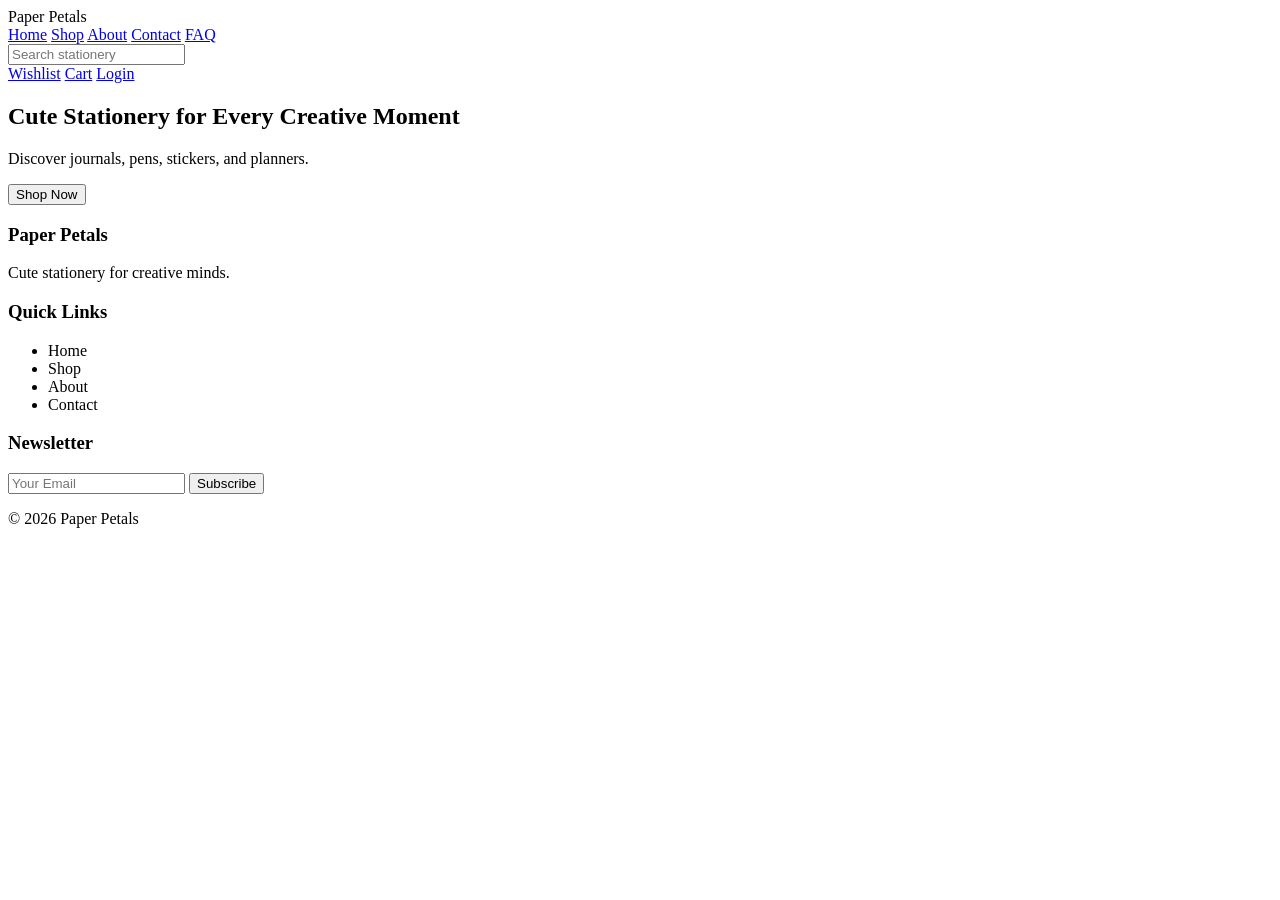
==== pages/index.html @ a3720105 "Create semantic HTML structure for customer and admin pages" ====
<!DOCTYPE html>
<html>
<head>
</head>

<body>

<header>

    <div class="logo">
        Paper Petals
    </div>

    <nav>

        <a href="index.html">Home</a>

        <a href="shop.html">Shop</a>

        <a href="about.html">About</a>

        <a href="contact.html">Contact</a>

        <a href="faq.html">FAQ</a>

    </nav>

    <div class="search">

        <input
            type="text"
            placeholder="Search stationery">

    </div>

    <div class="icons">

        <a href="wishlist.html">Wishlist</a>

        <a href="cart.html">Cart</a>

        <a href="login.html">Login</a>

    </div>

</header>

<main>

<section id="hero">

<h1>

Cute Stationery
for Every Creative Moment

</h1>

<p>

Discover journals,
pens,
stickers,
and planners.

</p>

<button>

Shop Now

</button>

</section>

</main>

<footer>

<section>

<h3>Paper Petals</h3>

<p>
Cute stationery for creative minds.
</p>

</section>

<section>

<h3>Quick Links</h3>

<ul>

<li>Home</li>

<li>Shop</li>

<li>About</li>

<li>Contact</li>

</ul>

</section>

<section>

<h3>Newsletter</h3>

<input
type="email"
placeholder="Your Email">

<button>

Subscribe

</button>

</section>

<p>

© 2026 Paper Petals

</p>

</footer>

<script>

</script>

</body>
</html>
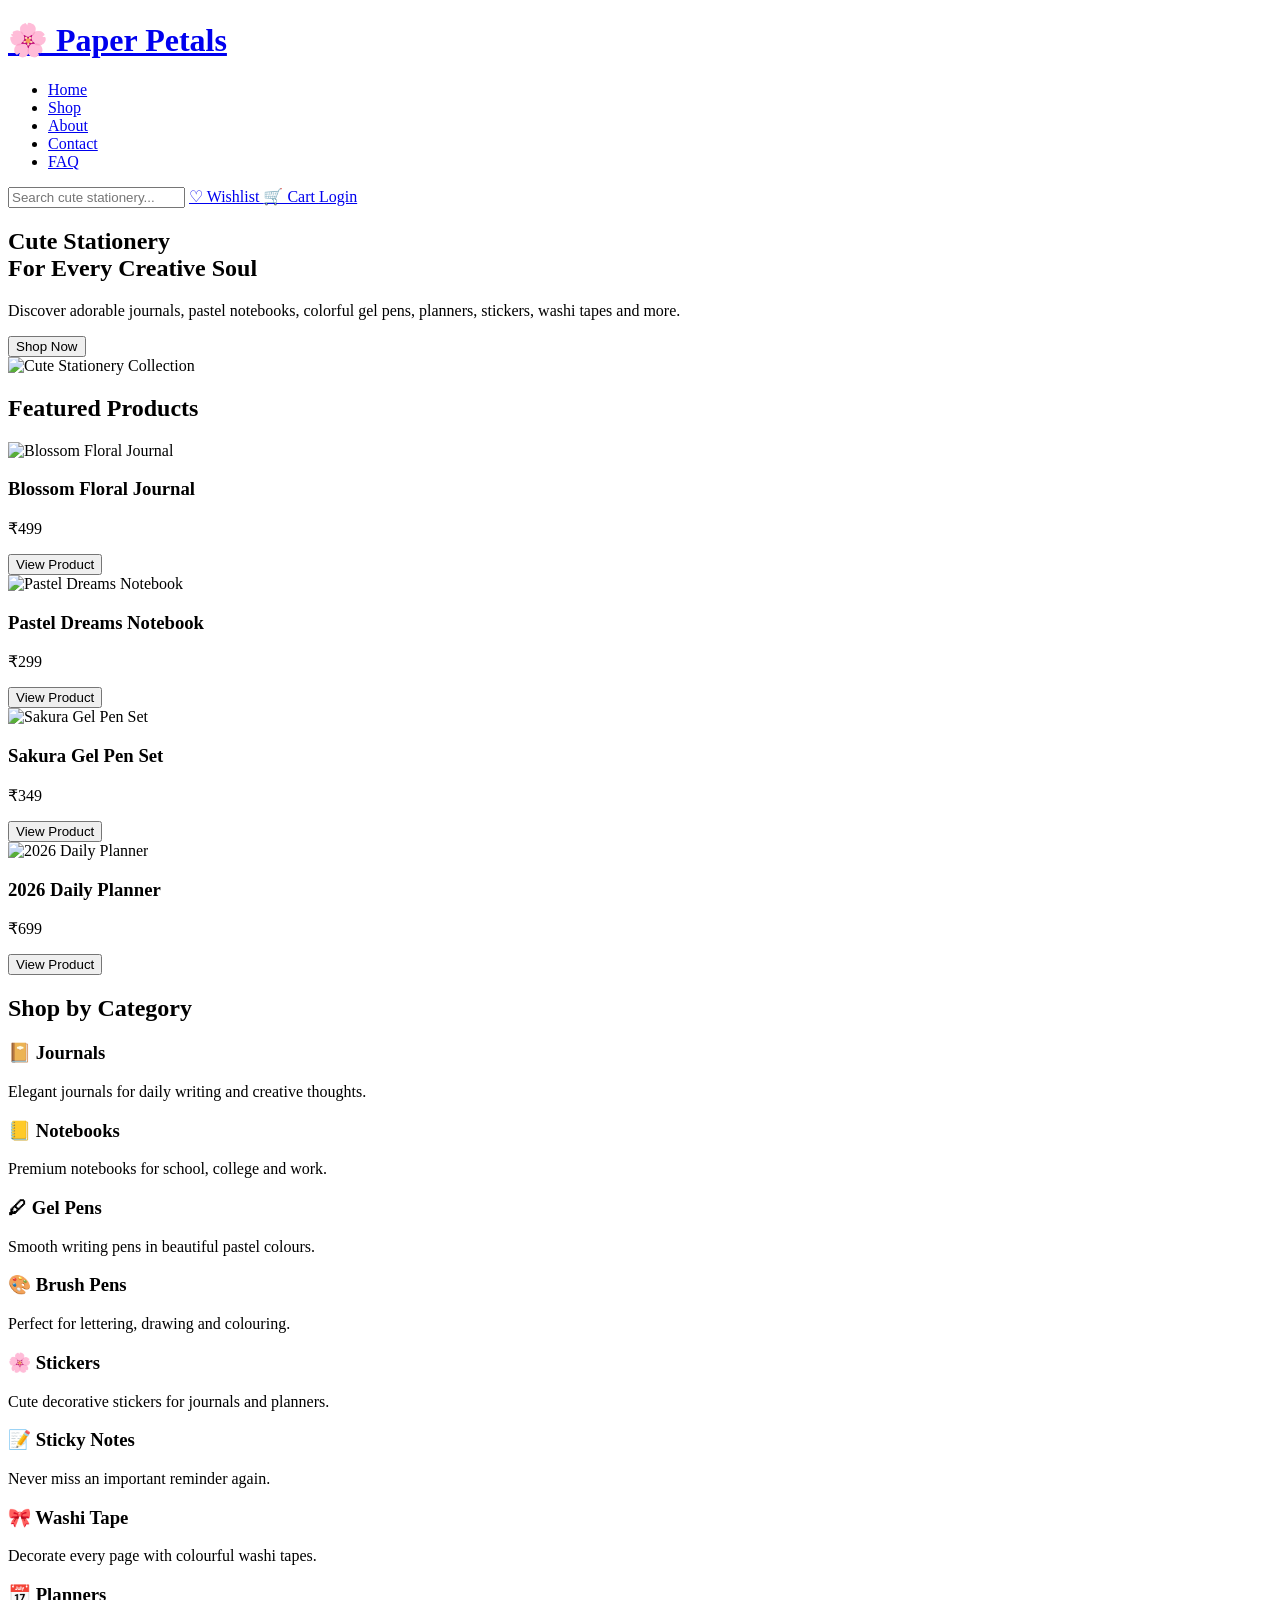
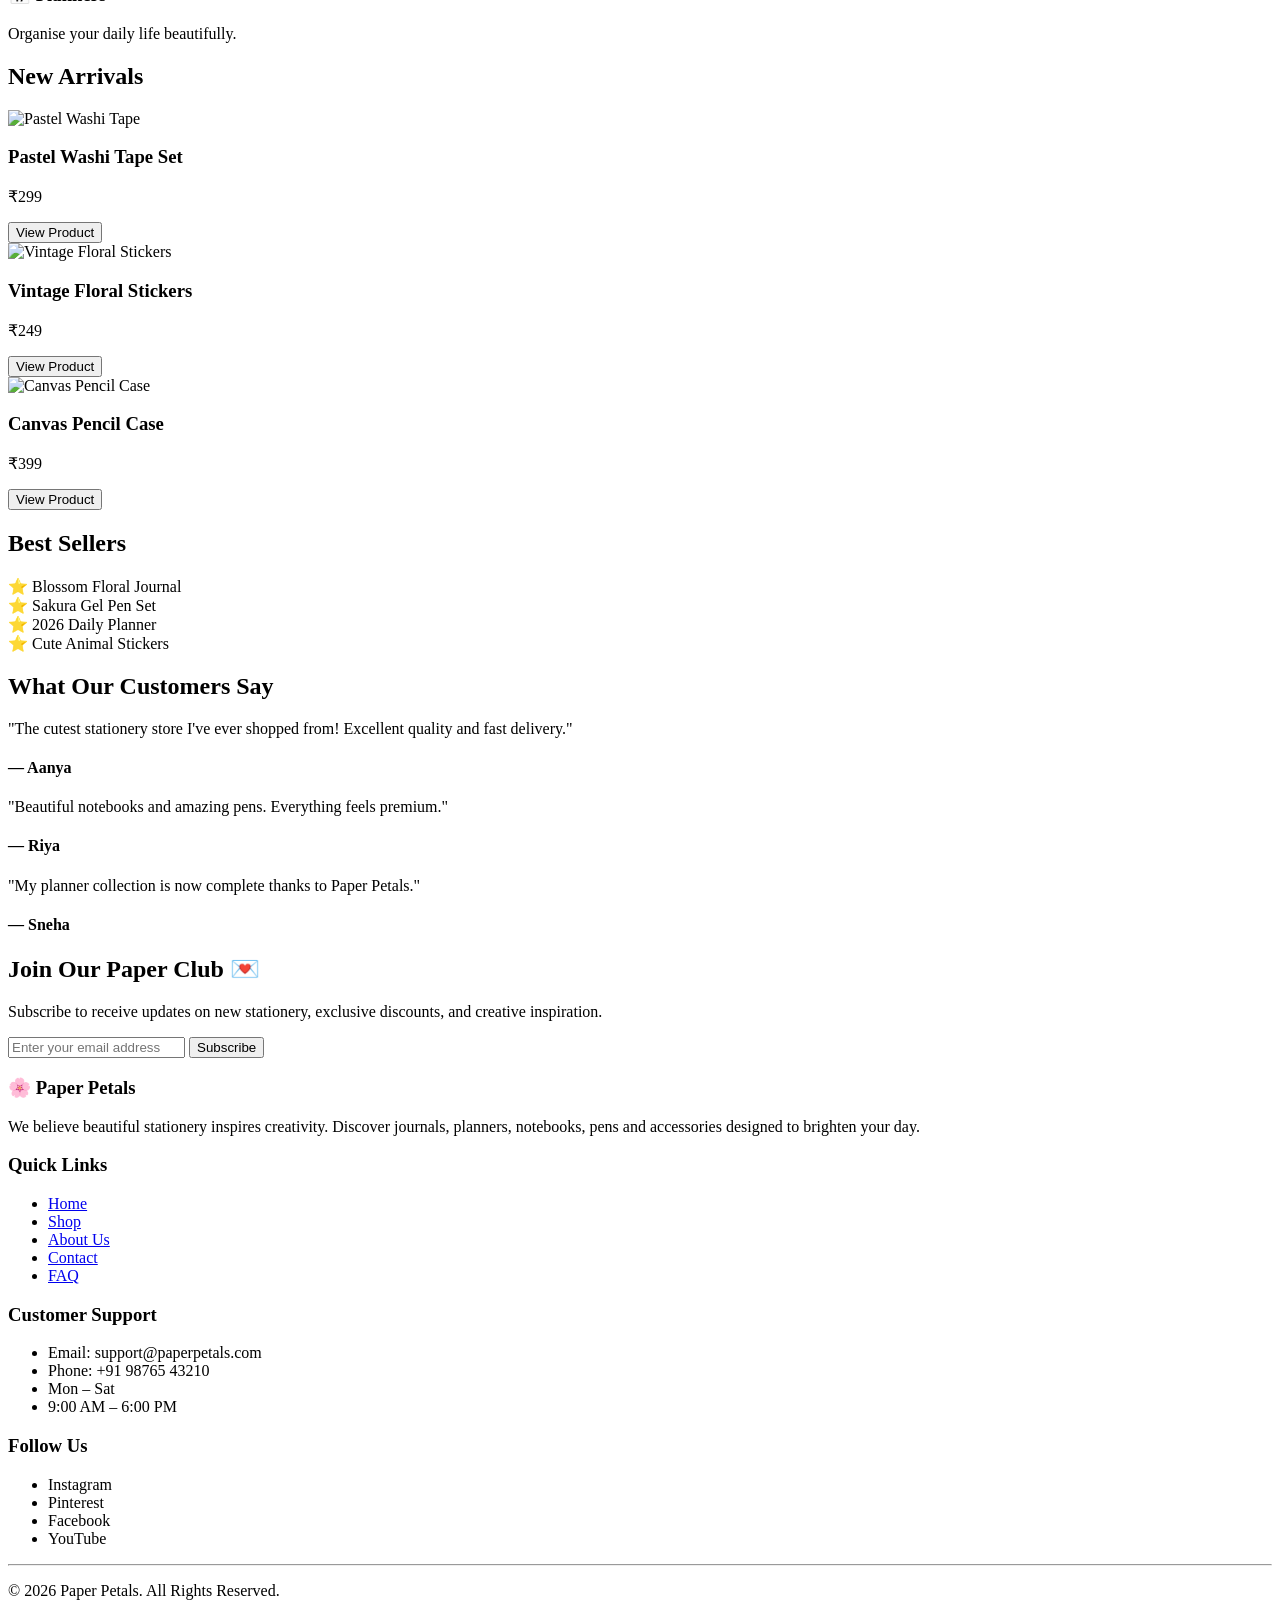
==== commit e7562a39: "Complete homepage HTML structure with semantic sections" ====
--- a/pages/index.html
+++ b/pages/index.html
@@ -1,137 +1,423 @@
 <!DOCTYPE html>
-<html>
+<html lang="en">
+
 <head>
+
+    <meta charset="UTF-8">
+    <meta name="viewport" content="width=device-width, initial-scale=1.0">
+    <meta name="description" content="Paper Petals - Cute stationery shopping website featuring journals, notebooks, pens, stickers and planners.">
+    <meta name="keywords" content="stationery, journals, notebooks, pens, planners, stickers">
+    <meta name="author" content="Vanita">
+
+    <title>Paper Petals | Cute Stationery Store</title>
+
+    <link rel="stylesheet" href="../assets/css/style.css">
+    <link rel="stylesheet" href="../assets/css/home.css">
+
 </head>
 
 <body>
 
-<header>
-
-    <div class="logo">
-        Paper Petals
-    </div>
-
-    <nav>
-
-        <a href="index.html">Home</a>
-
-        <a href="shop.html">Shop</a>
-
-        <a href="about.html">About</a>
-
-        <a href="contact.html">Contact</a>
-
-        <a href="faq.html">FAQ</a>
-
-    </nav>
-
-    <div class="search">
-
-        <input
-            type="text"
-            placeholder="Search stationery">
-
-    </div>
-
-    <div class="icons">
-
-        <a href="wishlist.html">Wishlist</a>
-
-        <a href="cart.html">Cart</a>
-
-        <a href="login.html">Login</a>
-
-    </div>
-
-</header>
-
-<main>
-
-<section id="hero">
-
-<h1>
-
-Cute Stationery
-for Every Creative Moment
-
-</h1>
-
-<p>
-
-Discover journals,
-pens,
-stickers,
-and planners.
-
-</p>
-
-<button>
-
-Shop Now
-
-</button>
-
-</section>
-
-</main>
-
-<footer>
-
-<section>
-
-<h3>Paper Petals</h3>
-
-<p>
-Cute stationery for creative minds.
-</p>
-
-</section>
-
-<section>
-
-<h3>Quick Links</h3>
-
-<ul>
-
-<li>Home</li>
-
-<li>Shop</li>
-
-<li>About</li>
-
-<li>Contact</li>
-
-</ul>
-
-</section>
-
-<section>
-
-<h3>Newsletter</h3>
-
-<input
-type="email"
-placeholder="Your Email">
-
-<button>
-
-Subscribe
-
-</button>
-
-</section>
-
-<p>
-
-© 2026 Paper Petals
-
-</p>
-
-</footer>
-
-<script>
-
-</script>
+    <!-- ================= HEADER ================= -->
+
+    <header>
+        <div class="container">
+            <div class="logo">
+                <a href="index.html">
+                    <h1>🌸 Paper Petals</h1>
+                </a>
+            </div>
+
+            <nav>
+                <ul>
+                    <li><a href="index.html">Home</a></li>
+                    <li><a href="shop.html">Shop</a></li>
+                    <li><a href="about.html">About</a></li>
+                    <li><a href="contact.html">Contact</a></li>
+                    <li><a href="faq.html">FAQ</a></li>
+                </ul>
+            </nav>
+
+            <div class="header-actions">
+                <input
+                    type="search"
+                    placeholder="Search cute stationery...">
+
+                <a href="wishlist.html">
+                    ♡ Wishlist
+                </a>
+
+                <a href="cart.html">
+                    🛒 Cart
+                </a>
+
+                <a href="login.html">
+                    Login
+                </a>
+
+            </div>
+        </div>
+    </header>
+
+    <!-- ================= MAIN ================= -->
+
+    <main>
+        <!-- HERO -->
+        <section id="hero">
+            <div class="hero-content">
+                <h2>
+                    Cute Stationery
+                    <br>
+                    For Every Creative Soul
+                </h2>
+                <p>
+
+                    Discover adorable journals,
+                    pastel notebooks,
+                    colorful gel pens,
+                    planners,
+                    stickers,
+                    washi tapes
+                    and more.
+
+                </p>
+                <a href="shop.html">
+                    <button>
+
+                        Shop Now
+
+                    </button><br>
+                </a>
+
+            </div>
+
+            <div class="hero-image">
+                <img
+                    src="../assets/images/banners/hero-banner.png"
+                    alt="Cute Stationery Collection">
+            </div>
+        </section>
+
+        <!-- FEATURED PRODUCTS -->
+
+        <section id="featured">
+            <h2>
+                Featured Products
+            </h2>
+            <div class="product-grid">
+                <article class="product-card">
+                    <img
+                        src="../assets/images/products/journal1.jpg"
+                        alt="Blossom Floral Journal">
+                    <h3>
+                        Blossom Floral Journal
+                    </h3>
+                    <p>
+
+                        ₹499
+
+                    </p>
+                    <button>
+
+                        View Product
+
+                    </button><br>
+                </article>
+
+                <article class="product-card">
+                    <img
+                        src="../assets/images/products/notebook1.jpg"
+                        alt="Pastel Dreams Notebook">
+                    <h3> Pastel Dreams Notebook </h3>
+                    <p>
+
+                        ₹299
+
+                    </p>
+                    <button>
+
+                        View Product
+
+                    </button>
+                </article>
+
+                <article class="product-card">
+                    <img
+                        src="../assets/images/products/gelpen1.jpg"
+                        alt="Sakura Gel Pen Set">
+
+                    <h3>
+                        Sakura Gel Pen Set
+                    </h3>
+                    <p>
+
+                        ₹349
+
+                    </p>
+                    <button>
+
+                        View Product
+
+                    </button>
+                </article>
+
+                <article class="product-card">
+                    <img
+                        src="../assets/images/products/planner1.jpg"
+                        alt="2026 Daily Planner">
+
+                    <h3>
+                        2026 Daily Planner
+                    </h3>
+                    <p>
+
+                        ₹699
+
+                    </p>
+                    <button>
+
+                        View Product
+
+                    </button>
+                </article>
+            </div>
+        </section>
+
+        <!-- ================= CATEGORIES ================= -->
+
+        <section id="categories">
+            <h2>Shop by Category</h2>
+            <div class="category-grid">
+
+                <article class="category-card">
+                    <h3>📔 Journals</h3>
+                    <p>Elegant journals for daily writing and creative thoughts.</p>
+                </article>
+
+                <article class="category-card">
+                    <h3>📒 Notebooks</h3>
+                    <p>Premium notebooks for school, college and work.</p>
+                </article>
+
+                <article class="category-card">
+                    <h3>🖊 Gel Pens</h3>
+                    <p>Smooth writing pens in beautiful pastel colours.</p>
+                </article>
+
+                <article class="category-card">
+                    <h3>🎨 Brush Pens</h3>
+                    <p>Perfect for lettering, drawing and colouring.</p>
+                </article>
+
+                <article class="category-card">
+                    <h3>🌸 Stickers</h3>
+                    <p>Cute decorative stickers for journals and planners.</p>
+                </article>
+
+                <article class="category-card">
+                    <h3>📝 Sticky Notes</h3>
+                    <p>Never miss an important reminder again.</p>
+                </article>
+
+                <article class="category-card">
+                    <h3>🎀 Washi Tape</h3>
+                    <p>Decorate every page with colourful washi tapes.</p>
+                </article>
+
+                <article class="category-card">
+                    <h3>📅 Planners</h3>
+                    <p>Organise your daily life beautifully.</p>
+                </article>
+
+            </div>
+        </section>
+
+        <!-- ================= NEW ARRIVALS ================= -->
+
+        <section id="new-arrivals">
+            <h2>New Arrivals</h2>
+            <div class="product-grid">
+
+                <article class="product-card">
+                    <img src="../assets/images/products/washi1.jpg"
+                        alt="Pastel Washi Tape">
+
+                    <h3>Pastel Washi Tape Set</h3>
+                    <p>₹299</p>
+                    <button>View Product</button>
+                </article>
+
+                <article class="product-card">
+                    <img src="../assets/images/products/sticker2.jpg"
+                        alt="Vintage Floral Stickers">
+
+                    <h3>Vintage Floral Stickers</h3>
+                    <p>₹249</p>
+                    <button>View Product</button>
+                </article>
+
+                <article class="product-card">
+                    <img src="../assets/images/products/case1.jpg"
+                        alt="Canvas Pencil Case">
+
+                    <h3>Canvas Pencil Case</h3>
+                    <p>₹399</p>
+                    <button>View Product</button>
+                </article>
+
+            </div>
+        </section>
+
+        <!-- ================= BEST SELLERS ================= -->
+
+        <section id="best-sellers">
+            <h2>Best Sellers</h2>
+            <div class="best-seller-list">
+
+                <article>
+                    ⭐ Blossom Floral Journal
+                </article>
+
+                <article>
+                    ⭐ Sakura Gel Pen Set
+                </article>
+
+                <article>
+                    ⭐ 2026 Daily Planner
+                </article>
+
+                <article>
+                    ⭐ Cute Animal Stickers
+                </article>
+
+            </div>
+        </section>
+
+        <!-- ================= TESTIMONIALS ================= -->
+
+        <section id="testimonials">
+            <h2>What Our Customers Say</h2>
+
+            <article class="testimonial">
+                <p>
+
+                    "The cutest stationery store I've ever shopped from!
+                    Excellent quality and fast delivery."
+
+                </p>
+                <h4>— Aanya</h4>
+            </article>
+
+            <article class="testimonial">
+                <p>
+
+                    "Beautiful notebooks and amazing pens.
+                    Everything feels premium."
+
+                </p>
+                <h4>— Riya</h4>
+            </article>
+
+            <article class="testimonial">
+                <p>
+
+                    "My planner collection is now complete thanks to
+                    Paper Petals."
+
+                </p>
+                <h4>— Sneha</h4>
+            </article>
+
+        </section>
+
+        <!-- ================= NEWSLETTER ================= -->
+
+        <section id="newsletter">
+            <div class="newsletter-container">
+                <h2>Join Our Paper Club 💌</h2>
+                <p>
+                    Subscribe to receive updates on new stationery,
+                    exclusive discounts, and creative inspiration.
+                </p>
+
+                <form id="newsletter-form">
+                    <input
+                        type="email"
+                        name="email"
+                        placeholder="Enter your email address"
+                        required>
+
+                    <button type="submit">
+                        Subscribe
+                    </button>
+
+                </form>
+            </div>
+        </section>
+    </main>
+
+    <!-- ================= FOOTER ================= -->
+
+    <footer>
+        <div class="footer-container">
+
+            <section class="footer-about">
+                <h3>🌸 Paper Petals</h3>
+                <p>
+                    We believe beautiful stationery inspires creativity.
+                    Discover journals, planners, notebooks,
+                    pens and accessories designed to brighten your day.
+                </p>
+            </section>
+
+            <section class="footer-links">
+                <h3>Quick Links</h3>
+                <ul>
+                    <li><a href="index.html">Home</a></li>
+                    <li><a href="shop.html">Shop</a></li>
+                    <li><a href="about.html">About Us</a></li>
+                    <li><a href="contact.html">Contact</a></li>
+                    <li><a href="faq.html">FAQ</a></li>
+                </ul>
+            </section>
+
+            <section class="footer-support">
+                <h3>Customer Support</h3>
+                <ul>
+                    <li>Email: support@paperpetals.com</li>
+                    <li>Phone: +91 98765 43210</li>
+                    <li>Mon – Sat</li>
+                    <li>9:00 AM – 6:00 PM</li>
+                </ul>
+            </section>
+
+            <section class="footer-social">
+                <h3>Follow Us</h3>
+                <ul>
+                    <li>Instagram</li>
+                    <li>Pinterest</li>
+                    <li>Facebook</li>
+                    <li>YouTube</li>
+                </ul>
+            </section>
+        </div>
+
+        <hr>
+
+        <div class="copyright">
+            <p>
+
+                © 2026 Paper Petals.
+                All Rights Reserved.
+
+            </p>
+        </div>
+
+    </footer>
+
+    <!-- ================= JAVASCRIPT ================= -->
+
+    <script src="../assets/js/app.js"></script>
 
 </body>
 </html>
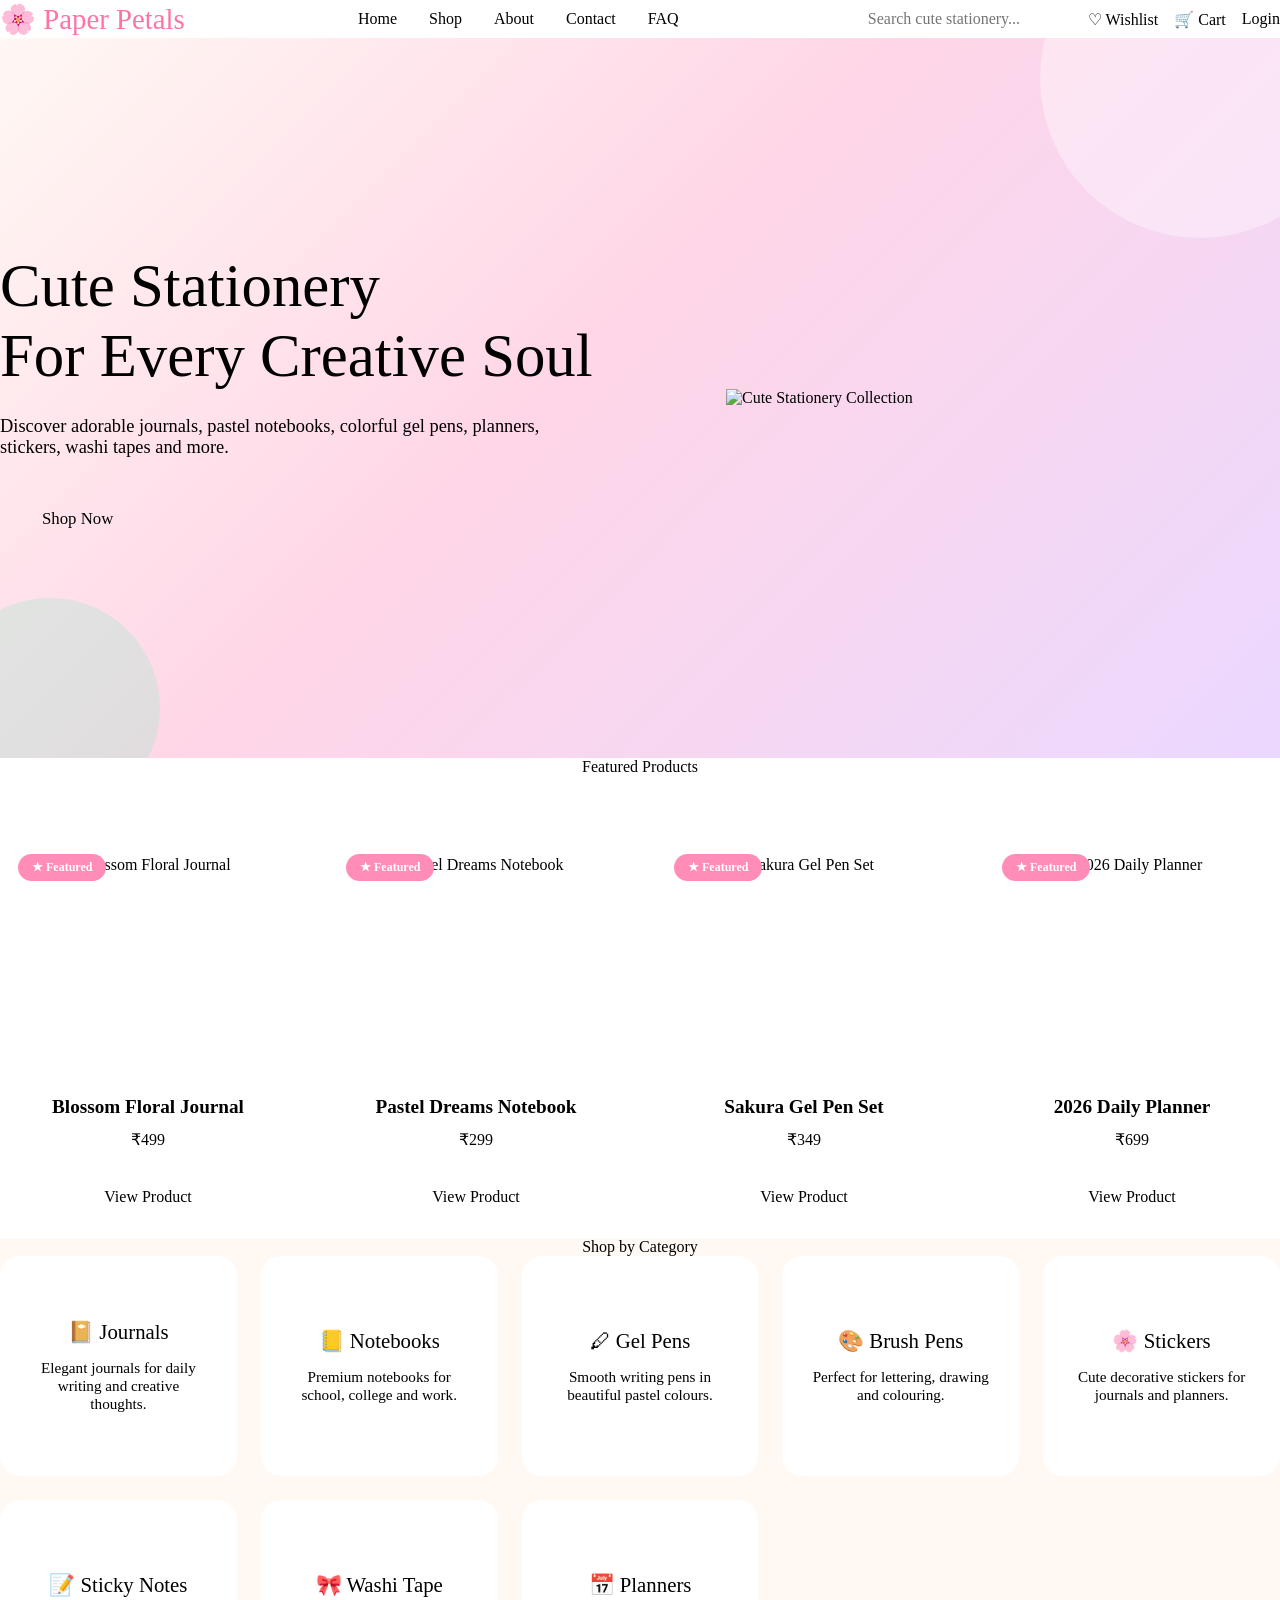
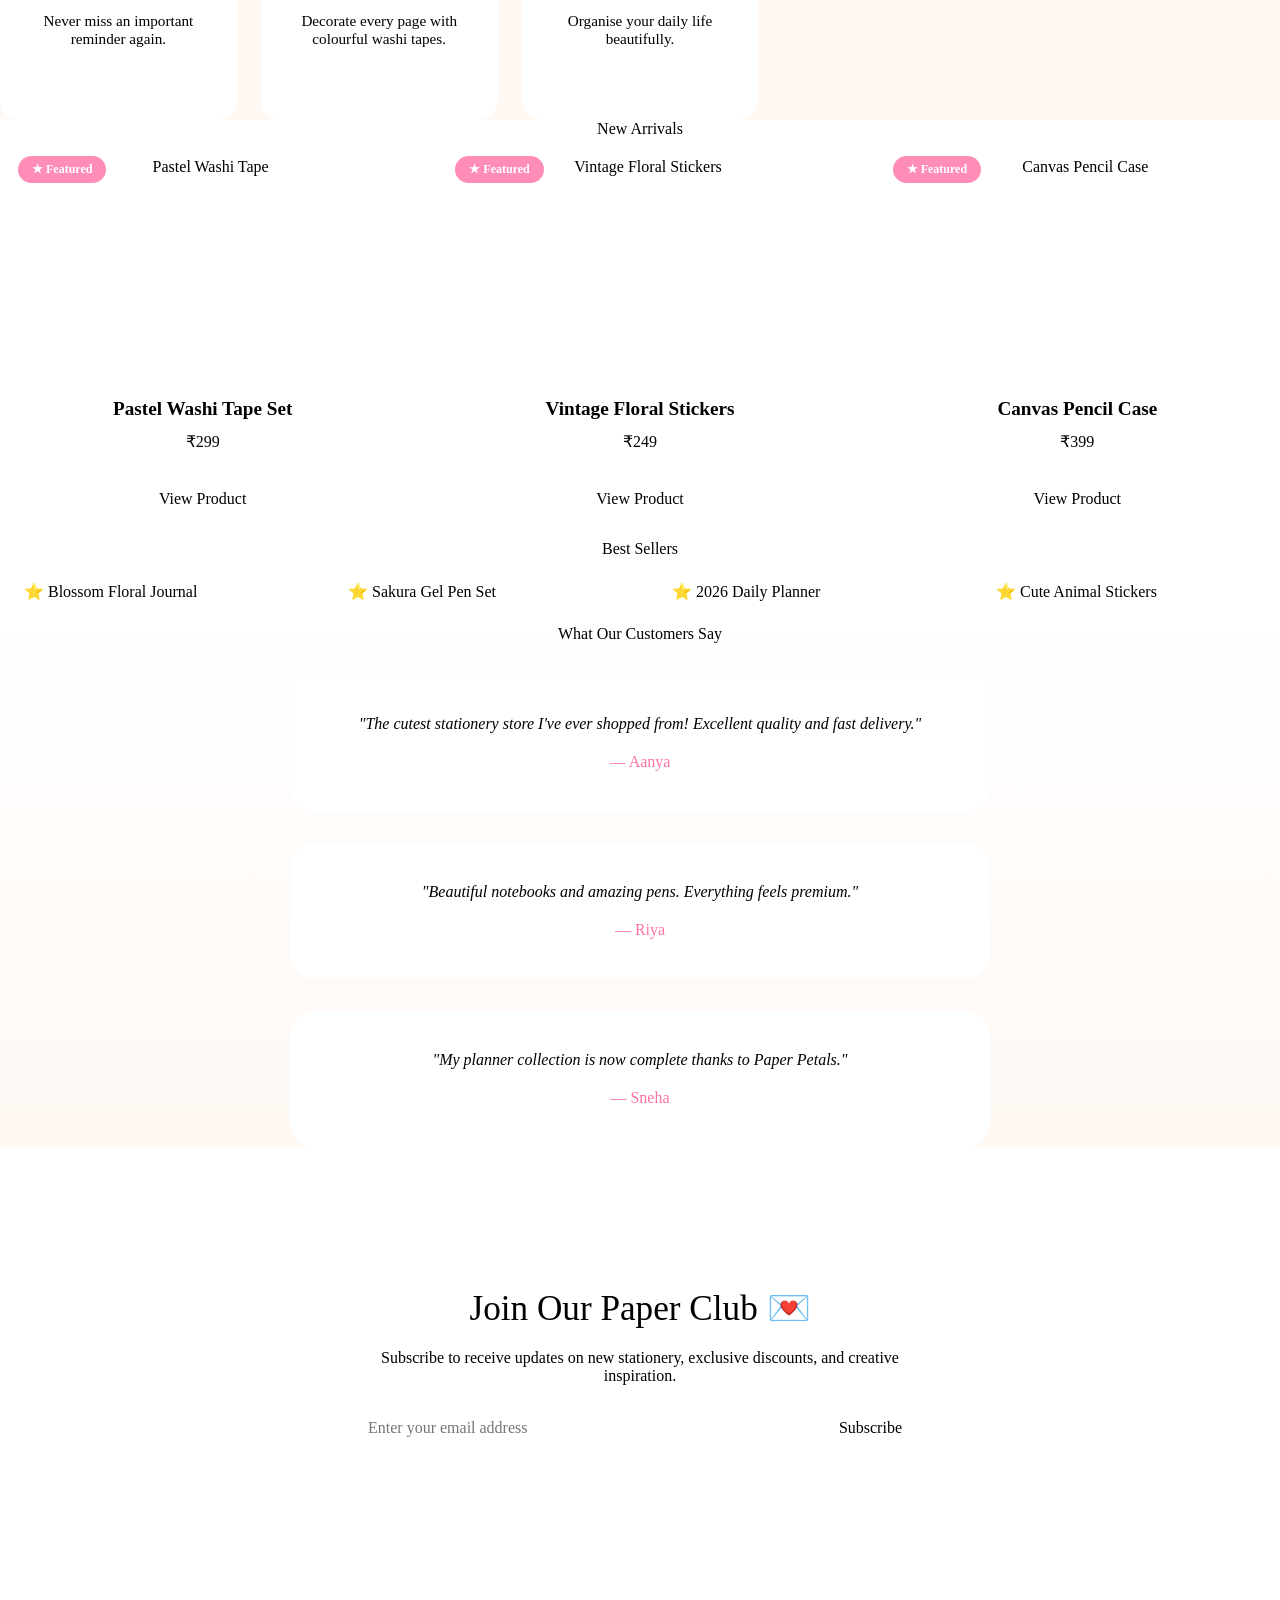
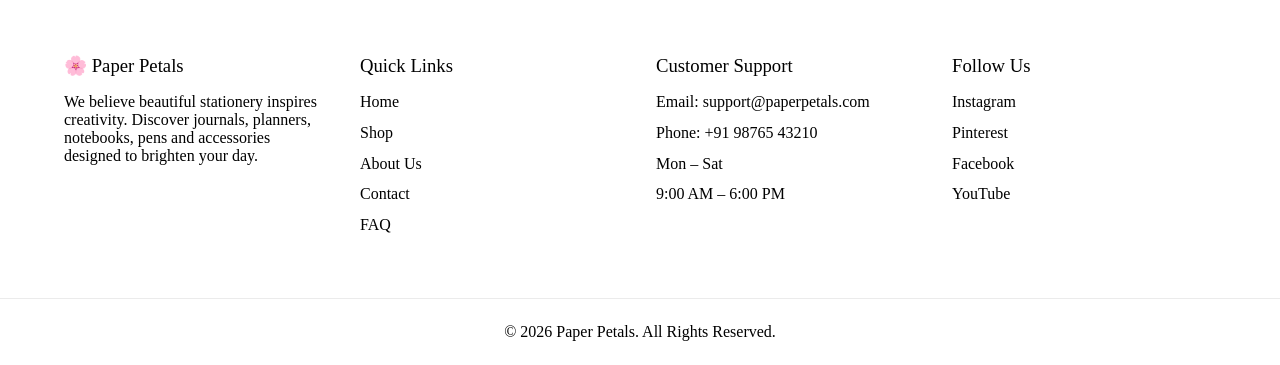
==== commit 33a6145e: "Create master stylesheet and organize CSS imports" ====
--- a/pages/index.html
+++ b/pages/index.html
@@ -12,7 +12,6 @@
     <title>Paper Petals | Cute Stationery Store</title>
 
     <link rel="stylesheet" href="../assets/css/style.css">
-    <link rel="stylesheet" href="../assets/css/home.css">
 
 </head>
 
--- a/assets/css/style.css
+++ b/assets/css/style.css
@@ -0,0 +1,32 @@
+/* ==========================================================
+   Paper Petals
+   Master Stylesheet
+   Import Order Matters
+==========================================================*/
+
+/* ---------- Design System ---------- */
+@import url("variables.css");
+
+/* ---------- Browser Reset ---------- */
+@import url("reset.css");
+
+/* ---------- Global Layout ---------- */
+@import url("layout.css");
+
+/* ---------- Reusable Components ---------- */
+@import url("components.css");
+
+/* ---------- Page Styles ---------- */
+@import url("home.css");
+
+/* Additional page styles
+   (Create these later)
+@import url("shop.css");
+@import url("product.css");
+@import url("cart.css");
+@import url("auth.css");
+@import url("admin.css");
+*/
+
+/* ---------- Responsive ---------- */
+@import url("responsive.css");
